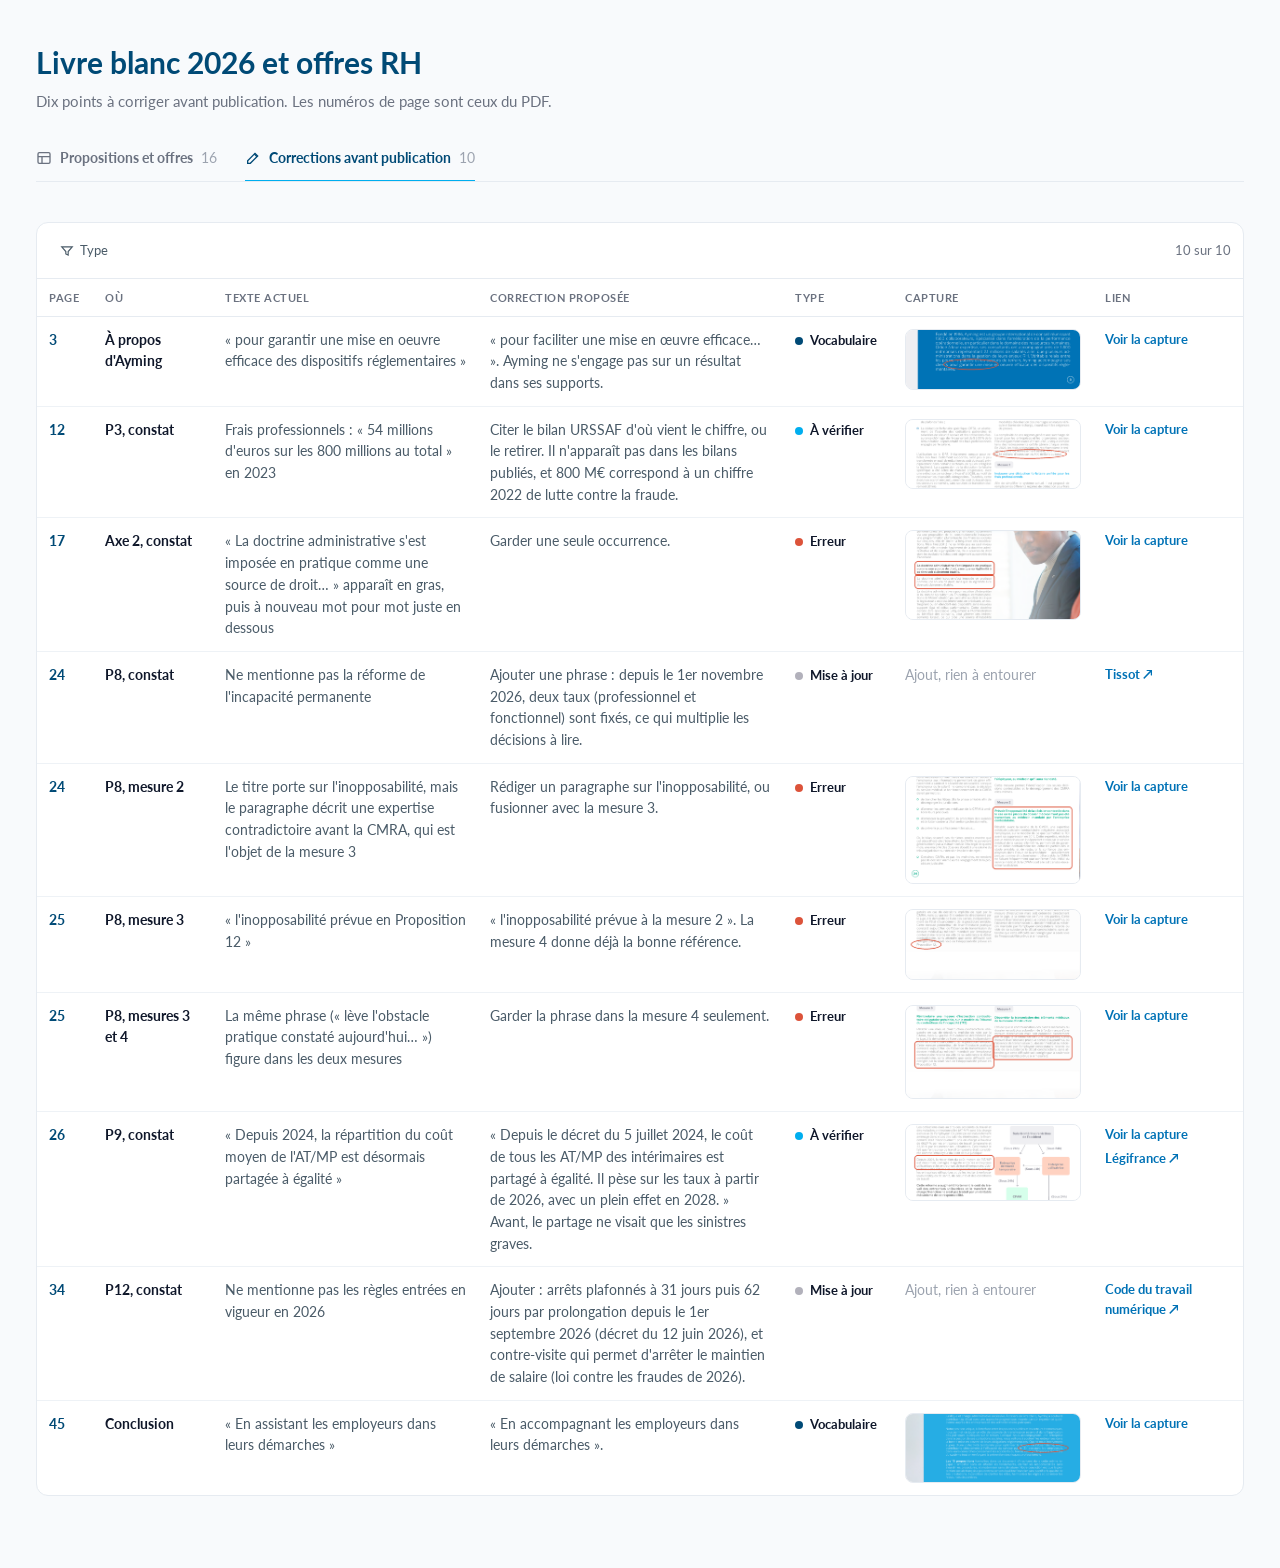
==== corrections.html @ 9db194d9 "Corrections page, capture viewer, richer priorities" ====
<!doctype html>
<html lang="fr">
<head>
<meta charset="utf-8">
<meta name="viewport" content="width=device-width, initial-scale=1">
<meta name="robots" content="noindex, nofollow, noarchive, nosnippet, noimageindex">
<title>Livre blanc 2026, corrections</title>
<link rel="preconnect" href="https://fonts.googleapis.com">
<link rel="preconnect" href="https://fonts.gstatic.com" crossorigin>
<link rel="stylesheet" href="https://fonts.googleapis.com/css2?family=Lato:wght@400;700;900&display=swap">
<link rel="stylesheet" href="style.css">
<style>
#fix col.c-p{width:56px} #fix col.c-w{width:120px} #fix col.c-cur{width:22%} #fix col.c-fix{width:auto} #fix col.c-t{width:110px} #fix col.c-img{width:200px} #fix col.c-src{width:150px}
.shot{display:block;width:100%;padding:0;border:1px solid var(--line);border-radius:8px;overflow:hidden;background:#fff;cursor:zoom-in;transition:border-color .15s ease-out}
.shot:hover{border-color:var(--accent)}
.shot img{display:block;width:100%;height:auto}
.links{display:grid;gap:4px;justify-items:start}
.links a,.links button{font:inherit;font-size:13px;font-weight:700;color:var(--mid);background:none;border:none;padding:0;cursor:pointer;text-decoration:none}
.links a:hover,.links button:hover{text-decoration:underline}

/* Modal viewer */
dialog.viewer{border:none;padding:0;border-radius:12px;background:var(--raised);box-shadow:0 10px 40px rgba(0,0,0,.18);width:min(1100px,calc(100vw - 32px));max-height:calc(100vh - 32px);overflow:hidden}
dialog.viewer::backdrop{background:rgba(15,23,42,.55)}
dialog.viewer[open]{display:grid;grid-template-rows:auto minmax(0,1fr) auto;animation:pop .16s ease-out}
@keyframes pop{from{opacity:0;transform:scale(.98)}to{opacity:1;transform:none}}
.v-head{display:flex;align-items:center;gap:12px;padding:12px 16px;border-bottom:1px solid var(--line)}
.v-head .t{display:grid;gap:1px;min-width:0}
.v-head .t b{color:var(--strong);font-size:14px}
.v-head .t span{color:var(--muted);font-size:13px}
.v-head .pos{margin-left:auto;font-size:13px;color:var(--muted);font-variant-numeric:tabular-nums}
.ibtn{display:inline-grid;place-items:center;width:32px;height:32px;border-radius:8px;border:1px solid transparent;background:none;color:var(--body);cursor:pointer}
.ibtn:hover{background:var(--hover)}
.ibtn:disabled{opacity:.4;cursor:default;background:none}
.ibtn svg{width:16px;height:16px;stroke:currentColor;fill:none;stroke-width:2}
.v-img{overflow:auto;background:var(--canvas);display:grid;place-items:start center}
.v-img img{display:block;max-width:100%;height:auto}
.v-foot{padding:12px 16px;border-top:1px solid var(--line);display:grid;gap:2px;font-size:13px;color:var(--body)}
.v-foot b{color:var(--strong)}
@media (max-width:960px){.shot{max-width:360px}}
</style>
</head>
<body>
<div class="wrap">

<header>
  <h1>Livre blanc 2026 et offres RH</h1>
  <p class="lead">Dix points à corriger avant publication. Les numéros de page sont ceux du PDF.</p>
  <nav class="tabs" aria-label="Pages">
    <a href="./"><svg viewBox="0 0 24 24" aria-hidden="true"><rect x="3" y="4" width="18" height="16" rx="2"/><path d="M3 10h18M9 10v10"/></svg>Propositions et offres <span class="c">16</span></a>
    <a href="corrections.html" aria-current="page"><svg viewBox="0 0 24 24" aria-hidden="true"><path d="M4 20h4L19 9l-4-4L4 16z"/><path d="M14 6l4 4"/></svg>Corrections avant publication <span class="c">10</span></a>
  </nav>
</header>

<section aria-label="Corrections">
  <div class="view">
    <div class="toolbar" role="toolbar" aria-label="Filtres des corrections">
      <span class="fbtn" id="fb-type"><svg viewBox="0 0 24 24" aria-hidden="true"><path d="M3 5h18l-7 8v6l-4-2v-4z"/></svg><span class="lbl">Type</span><select id="f-type" aria-label="Filtrer par type de correction"></select></span>
      <span class="spacer"></span>
      <span class="meta" id="count2"></span>
    </div>
    <table id="fix">
      <colgroup><col class="c-p"><col class="c-w"><col class="c-cur"><col class="c-fix"><col class="c-t"><col class="c-img"><col class="c-src"></colgroup>
      <thead><tr><th><span>Page</span></th><th><span>Où</span></th><th><span>Texte actuel</span></th><th><span>Correction proposée</span></th><th><span>Type</span></th><th><span>Capture</span></th><th><span>Lien</span></th></tr></thead>
      <tbody></tbody>
    </table>
  </div>
</section>
</div>

<dialog class="viewer" id="viewer" aria-labelledby="v-title">
  <div class="v-head">
    <div class="t"><b id="v-title"></b><span id="v-where"></span></div>
    <span class="pos" id="v-pos"></span>
    <button class="ibtn" id="v-prev" aria-label="Capture précédente"><svg viewBox="0 0 24 24"><path d="M15 6l-6 6 6 6"/></svg></button>
    <button class="ibtn" id="v-next" aria-label="Capture suivante"><svg viewBox="0 0 24 24"><path d="M9 6l6 6-6 6"/></svg></button>
    <button class="ibtn" id="v-close" aria-label="Fermer" autofocus><svg viewBox="0 0 24 24"><path d="M6 6l12 12M18 6 6 18"/></svg></button>
  </div>
  <div class="v-img"><img id="v-img" alt=""></div>
  <div class="v-foot"><span><b>Correction proposée.</b> <span id="v-fix"></span></span></div>
</dialog>

<script>
(function(){
  var TYPES={err:"Erreur",chk:"À vérifier",voc:"Vocabulaire",upd:"Mise à jour"};
  var TYPE_DOT={err:"d-none",chk:"d-part",voc:"d-prac",upd:"d-pol"};
  var fixes=[
    {p:3,where:"À propos d'Ayming",cur:"« pour garantir une mise en oeuvre efficace des dispositifs réglementaires »",fix:"« pour faciliter une mise en œuvre efficace… ». Ayming ne s'engage pas sur un résultat dans ses supports.",t:"voc",img:"p03-garantir"},
    {p:12,where:"P3, constat",cur:"Frais professionnels : « 54 millions d'euros sur les 800 millions au total » en 2023",fix:"Citer le bilan URSSAF d'où vient le chiffre, ou le retirer. Il n'apparaît pas dans les bilans publiés, et 800 M€ correspond à un chiffre 2022 de lutte contre la fraude.",t:"chk",img:"p12-chiffre"},
    {p:17,where:"Axe 2, constat",cur:"« La doctrine administrative s'est imposée en pratique comme une source de droit… » apparaît en gras, puis à nouveau mot pour mot juste en dessous",fix:"Garder une seule occurrence.",t:"err",img:"p17-doublon"},
    {p:24,where:"P8, constat",cur:"Ne mentionne pas la réforme de l'incapacité permanente",fix:"Ajouter une phrase : depuis le 1er novembre 2026, deux taux (professionnel et fonctionnel) sont fixés, ce qui multiplie les décisions à lire.",t:"upd",src:{label:"Tissot",url:"https://www.editions-tissot.fr/actualite/sante-securite/reforme-de-lindemnisation-de-lincapacite-permanente-at-mp-le-nouveau-regime-applicable-est-precise"}},
    {p:24,where:"P8, mesure 2",cur:"Le titre porte sur l'inopposabilité, mais le paragraphe décrit une expertise contradictoire avant la CMRA, qui est l'objet de la mesure 3",fix:"Rédiger un paragraphe sur l'inopposabilité, ou fusionner avec la mesure 3.",t:"err",img:"p24-mesure2"},
    {p:25,where:"P8, mesure 3",cur:"« l'inopposabilité prévue en Proposition 12 »",fix:"« l'inopposabilité prévue à la mesure 2 ». La mesure 4 donne déjà la bonne référence.",t:"err",img:"p25-renvoi"},
    {p:25,where:"P8, mesures 3 et 4",cur:"La même phrase (« lève l'obstacle pratique constaté aujourd'hui… ») figure dans les deux mesures",fix:"Garder la phrase dans la mesure 4 seulement.",t:"err",img:"p25-repetition"},
    {p:26,where:"P9, constat",cur:"« Depuis 2024, la répartition du coût moyen de l'AT/MP est désormais partagée à égalité »",fix:"« Depuis le décret du 5 juillet 2024, le coût de tous les AT/MP des intérimaires est partagé à égalité. Il pèse sur les taux à partir de 2026, avec un plein effet en 2028. » Avant, le partage ne visait que les sinistres graves.",t:"chk",img:"p26-depuis-2024",src:{label:"Légifrance",url:"https://www.legifrance.gouv.fr/jorf/id/JORFTEXT000049892022"}},
    {p:34,where:"P12, constat",cur:"Ne mentionne pas les règles entrées en vigueur en 2026",fix:"Ajouter : arrêts plafonnés à 31 jours puis 62 jours par prolongation depuis le 1er septembre 2026 (décret du 12 juin 2026), et contre-visite qui permet d'arrêter le maintien de salaire (loi contre les fraudes de 2026).",t:"upd",src:{label:"Code du travail numérique",url:"https://code.travail.gouv.fr/actualite/arret-maladie-quelle-est-la-duree-maximale-dun-arret-de-travail-a-partir-du-1er-septembre-2026"}},
    {p:45,where:"Conclusion",cur:"« En assistant les employeurs dans leurs démarches »",fix:"« En accompagnant les employeurs dans leurs démarches ».",t:"voc",img:"p45-assistant"}
  ];
  function esc(s){return String(s).replace(/[&<>"]/g,function(c){return{"&":"&amp;","<":"&lt;",">":"&gt;",'"':"&quot;"}[c];});}
  function count(f){return fixes.filter(f).length;}

  var ft=document.getElementById('f-type'), shown=[];
  ft.innerHTML='<option value="">Tous les types</option>'+Object.keys(TYPES).map(function(k){return '<option value="'+k+'">'+TYPES[k]+' ('+count(function(f){return f.t===k;})+')</option>';}).join('');
  function render(){
    var list=fixes.filter(function(f){return !ft.value||f.t===ft.value;});
    shown=list.filter(function(f){return f.img;});
    document.querySelector('#fix tbody').innerHTML=list.map(function(f){
      var i=fixes.indexOf(f);
      var img=f.img?'<button class="shot" data-i="'+i+'" aria-label="Agrandir la capture de la page '+f.p+'"><img src="captures/'+f.img+'.png" alt="Page '+f.p+' du livre blanc, passage entouré" loading="lazy"></button>':'<span class="dim">Ajout, rien à entourer</span>';
      var links=[];
      if(f.img)links.push('<button data-i="'+i+'">Voir la capture</button>');
      if(f.src)links.push('<a href="'+f.src.url+'" target="_blank" rel="noopener">'+esc(f.src.label)+' ↗</a>');
      return '<tr><td class="n">'+f.p+'</td><td class="prop">'+esc(f.where)+'</td><td data-l="Texte actuel">'+esc(f.cur)+'</td><td data-l="Correction proposée">'+esc(f.fix)+'</td><td data-l="Type"><span class="status"><span class="dot '+TYPE_DOT[f.t]+'"></span>'+TYPES[f.t]+'</span></td><td data-l="Capture">'+img+'</td><td data-l="Lien"><div class="links">'+(links.join('')||'<span class="dim">·</span>')+'</div></td></tr>';
    }).join('');
    document.getElementById('count2').textContent=list.length+' sur '+fixes.length;
    var b=document.getElementById('fb-type');b.classList.toggle('on',!!ft.value);b.querySelector('.lbl').textContent=ft.value?TYPES[ft.value]:'Type';
  }
  ft.addEventListener('change',render);
  render();

  // Viewer
  var dlg=document.getElementById('viewer'),cur=0;
  function show(k){
    cur=k;var f=shown[k];
    document.getElementById('v-img').src='captures/'+f.img+'.png';
    document.getElementById('v-img').alt='Page '+f.p+' du livre blanc, passage entouré';
    document.getElementById('v-title').textContent='Page '+f.p+' · '+TYPES[f.t];
    document.getElementById('v-where').textContent=f.where;
    document.getElementById('v-fix').textContent=f.fix;
    document.getElementById('v-pos').textContent=(k+1)+' sur '+shown.length;
    document.getElementById('v-prev').disabled=k===0;
    document.getElementById('v-next').disabled=k===shown.length-1;
  }
  document.querySelector('#fix tbody').addEventListener('click',function(e){
    var t=e.target.closest('[data-i]');if(!t)return;
    var f=fixes[Number(t.dataset.i)];var k=shown.indexOf(f);if(k<0)return;
    show(k);if(!dlg.open)dlg.showModal();
  });
  document.getElementById('v-prev').addEventListener('click',function(){if(cur>0)show(cur-1);});
  document.getElementById('v-next').addEventListener('click',function(){if(cur<shown.length-1)show(cur+1);});
  document.getElementById('v-close').addEventListener('click',function(){dlg.close();});
  dlg.addEventListener('click',function(e){if(e.target===dlg)dlg.close();});
  dlg.addEventListener('keydown',function(e){if(e.key==='ArrowLeft'&&cur>0)show(cur-1);if(e.key==='ArrowRight'&&cur<shown.length-1)show(cur+1);});
})();
</script>
</body>
</html>
---- style.css ----
/* Ayming tokens (DESIGN.md) on the interface-design system: flat surfaces, hairlines, one accent. */
:root{
  --accent:#00AEEF; --navy:#004A76; --mid:#0072B6;
  --strong:#0f172a; --body:#4A5B68; --muted:#6b7280; --faint:#9ca3af;
  --canvas:#f8fafc; --raised:#ffffff; --line:#e6ebf1; --line-soft:#eef2f6; --hover:#f4f8fb;
  --tint:rgba(0,174,239,0.10);
  --ok:#00B08B; --none:#DC533A; --part:#00AEEF; --prac:#004A76; --pol:#B2B1BB;
  --font:'Lato',sans-serif;
  color-scheme:light;
}
*{box-sizing:border-box}
html,body{margin:0}
body{background:var(--canvas);color:var(--strong);font-family:var(--font);font-size:14px;line-height:1.55;-webkit-font-smoothing:antialiased}
.wrap{max-width:1240px;margin:0 auto;padding:44px max(16px,env(safe-area-inset-right,0px)) 72px max(16px,env(safe-area-inset-left,0px));display:grid;gap:40px}
h1{font-size:30px;line-height:1.25;font-weight:700;color:var(--navy);margin:0 0 8px;text-wrap:balance}
h2{font-size:20px;line-height:1.3;font-weight:700;color:var(--navy);margin:0;text-wrap:balance}
h3{font-size:16px;line-height:1.35;font-weight:700;color:var(--strong);margin:0}
p{margin:0}
a{color:var(--mid)}
.lead{font-size:15px;color:var(--muted);max-width:820px}
section{display:grid;gap:16px;min-width:0}

/* Page tabs: underlined, with an icon and a count */
.tabs{display:flex;gap:28px;border-bottom:1px solid var(--line);margin-top:24px;overflow:hidden}
.tabs a{display:inline-flex;align-items:center;gap:8px;padding:10px 0 12px;font-size:14px;font-weight:700;color:var(--muted);text-decoration:none;border-bottom:2px solid transparent;margin-bottom:-1px}
.tabs a:hover{color:var(--strong)}
.tabs a[aria-current="page"]{color:var(--navy);border-bottom-color:var(--accent)}
.tabs svg{width:16px;height:16px;stroke:currentColor;fill:none;stroke-width:2}
.tabs .c{font-weight:400;color:var(--faint);font-variant-numeric:tabular-nums}

.dot{display:inline-block;width:8px;height:8px;border-radius:50%;margin-right:7px;vertical-align:1px;flex:none}
.d-ok{background:var(--ok)} .d-part{background:var(--part)} .d-prac{background:var(--prac)} .d-none{background:var(--none)} .d-pol{background:var(--pol)}
.status{display:inline-flex;align-items:baseline;color:var(--strong);font-weight:700;font-size:13px}

/* View: toolbar + table, flat with hairlines */
.view{background:var(--raised);border:1px solid var(--line);border-radius:12px;min-width:0}
.toolbar{display:flex;flex-wrap:wrap;align-items:center;gap:6px;padding:10px 12px;border-bottom:1px solid var(--line)}
.search{position:relative;flex:1 1 220px;max-width:280px}
.search svg{position:absolute;left:10px;top:50%;transform:translateY(-50%);width:14px;height:14px;stroke:var(--faint);fill:none;stroke-width:2;pointer-events:none}
.search input{width:100%;font:inherit;font-size:13px;padding:6px 10px 6px 30px;border:1px solid var(--line);border-radius:8px;background:var(--raised);color:var(--strong)}
.search input:focus{outline:none;border-color:var(--accent);box-shadow:0 0 0 2px var(--tint)}
.fbtn{position:relative;display:inline-flex;align-items:center;gap:6px;font-size:13px;color:var(--body);border-radius:8px;padding:6px 10px;cursor:pointer;border:1px solid transparent}
.fbtn:hover{background:var(--hover)}
.fbtn.on{background:var(--tint);color:var(--navy);font-weight:700}
.fbtn svg{width:14px;height:14px;stroke:currentColor;fill:none;stroke-width:2;flex:none}
.fbtn select{position:absolute;inset:0;opacity:0;cursor:pointer;font:inherit;width:100%}
.fbtn:focus-within{box-shadow:0 0 0 2px var(--accent)}
.spacer{flex:1}
.meta{font-size:13px;color:var(--muted);font-variant-numeric:tabular-nums}
.clear{font:inherit;font-size:13px;color:var(--mid);background:none;border:none;cursor:pointer;padding:6px 4px;font-weight:700;visibility:hidden}
.clear.show{visibility:visible}
.clear:focus-visible,th button:focus-visible,a:focus-visible,button:focus-visible{outline:2px solid var(--accent);outline-offset:2px;border-radius:4px}

table{border-collapse:collapse;width:100%;table-layout:fixed}
thead th{text-align:left;padding:0;font-size:11px;font-weight:700;letter-spacing:.5px;text-transform:uppercase;color:var(--muted);border-bottom:1px solid var(--line)}
thead th > span,thead th > button{display:flex;align-items:center;gap:4px;padding:10px 12px;font:inherit;letter-spacing:inherit;text-transform:inherit;color:inherit;background:none;border:none;width:100%;text-align:left}
thead th > button{cursor:pointer}
thead th > button:hover{color:var(--navy)}
th .arrow{font-size:9px;opacity:.3}
th[aria-sort] .arrow{opacity:1;color:var(--accent)}
tbody td{padding:12px;border-bottom:1px solid var(--line-soft);vertical-align:top;color:var(--body);overflow-wrap:anywhere}
tbody tr:last-child td{border-bottom:none}
tbody tr:not(.group):hover td{background:var(--hover)}
.n{font-weight:700;color:var(--navy);font-variant-numeric:tabular-nums}
.prop{color:var(--strong);font-weight:700}
tr.group td{padding:18px 12px 8px;font-size:11px;font-weight:700;letter-spacing:.5px;text-transform:uppercase;color:var(--navy);border-bottom:1px solid var(--line)}
tr.group td span{color:var(--faint);font-weight:400;letter-spacing:0;text-transform:none;font-size:12px;margin-left:8px}
tr.group:hover td{background:none}
.empty td{text-align:center;color:var(--muted);padding:28px}
ul.offers{margin:0;padding-left:16px;text-align:left}
.kind{display:block;font-size:12px;font-weight:700;color:var(--mid);margin-bottom:2px}
.dim{color:var(--faint)}
.prio{font-weight:700;font-variant-numeric:tabular-nums;color:var(--faint)}
.prio.hi{color:var(--navy)}
.foot{font-size:12px;color:var(--muted);max-width:940px}

/* Narrow screens: rows become stacked blocks, never a side scroll */
@media (max-width:960px){
  table,thead,tbody,tr,td{display:block;width:100%}
  thead{display:none}
  tbody tr:not(.group){padding:12px;border-bottom:1px solid var(--line)}
  tbody td{border:none;padding:3px 0}
  tbody td[data-l]::before{content:attr(data-l);display:block;font-size:11px;font-weight:700;letter-spacing:.5px;text-transform:uppercase;color:var(--faint);margin-top:6px}
  tbody td.n{font-size:16px}
  td.nil{display:none}
}
@media (prefers-reduced-motion:reduce){*{transition:none!important;animation:none!important}}
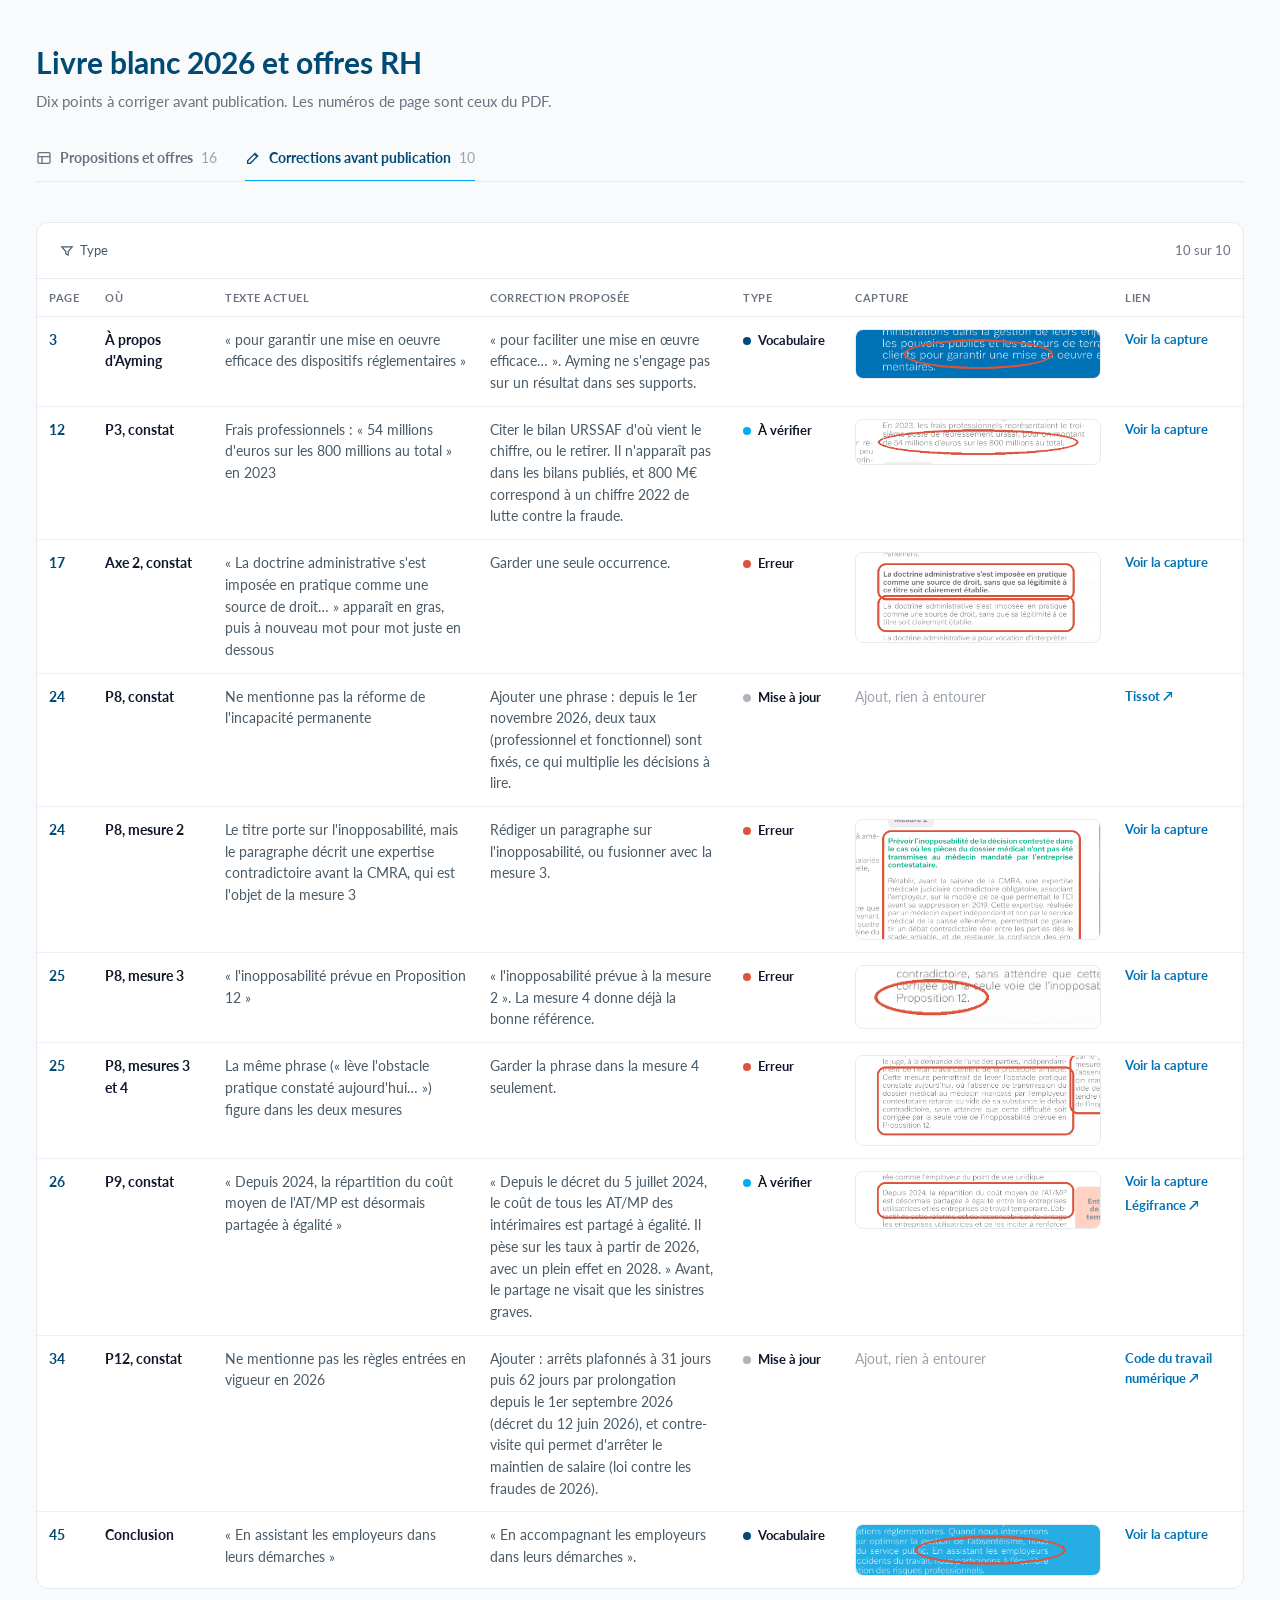
==== commit 639205b0: "Tight thumbnails of each circled passage" ====
--- a/corrections.html
+++ b/corrections.html
@@ -10,7 +10,7 @@
 <link rel="stylesheet" href="https://fonts.googleapis.com/css2?family=Lato:wght@400;700;900&display=swap">
 <link rel="stylesheet" href="style.css">
 <style>
-#fix col.c-p{width:56px} #fix col.c-w{width:120px} #fix col.c-cur{width:22%} #fix col.c-fix{width:auto} #fix col.c-t{width:110px} #fix col.c-img{width:200px} #fix col.c-src{width:150px}
+#fix col.c-p{width:56px} #fix col.c-w{width:120px} #fix col.c-cur{width:22%} #fix col.c-fix{width:auto} #fix col.c-t{width:112px} #fix col.c-img{width:270px} #fix col.c-src{width:130px}
 .shot{display:block;width:100%;padding:0;border:1px solid var(--line);border-radius:8px;overflow:hidden;background:#fff;cursor:zoom-in;transition:border-color .15s ease-out}
 .shot:hover{border-color:var(--accent)}
 .shot img{display:block;width:100%;height:auto}
@@ -105,7 +105,7 @@
     shown=list.filter(function(f){return f.img;});
     document.querySelector('#fix tbody').innerHTML=list.map(function(f){
       var i=fixes.indexOf(f);
-      var img=f.img?'<button class="shot" data-i="'+i+'" aria-label="Agrandir la capture de la page '+f.p+'"><img src="captures/'+f.img+'.png" alt="Page '+f.p+' du livre blanc, passage entouré" loading="lazy"></button>':'<span class="dim">Ajout, rien à entourer</span>';
+      var img=f.img?'<button class="shot" data-i="'+i+'" aria-label="Agrandir la capture de la page '+f.p+'"><img src="captures/'+f.img+'-thumb.png" alt="Page '+f.p+' du livre blanc, passage entouré" loading="lazy"></button>':'<span class="dim">Ajout, rien à entourer</span>';
       var links=[];
       if(f.img)links.push('<button data-i="'+i+'">Voir la capture</button>');
       if(f.src)links.push('<a href="'+f.src.url+'" target="_blank" rel="noopener">'+esc(f.src.label)+' ↗</a>');
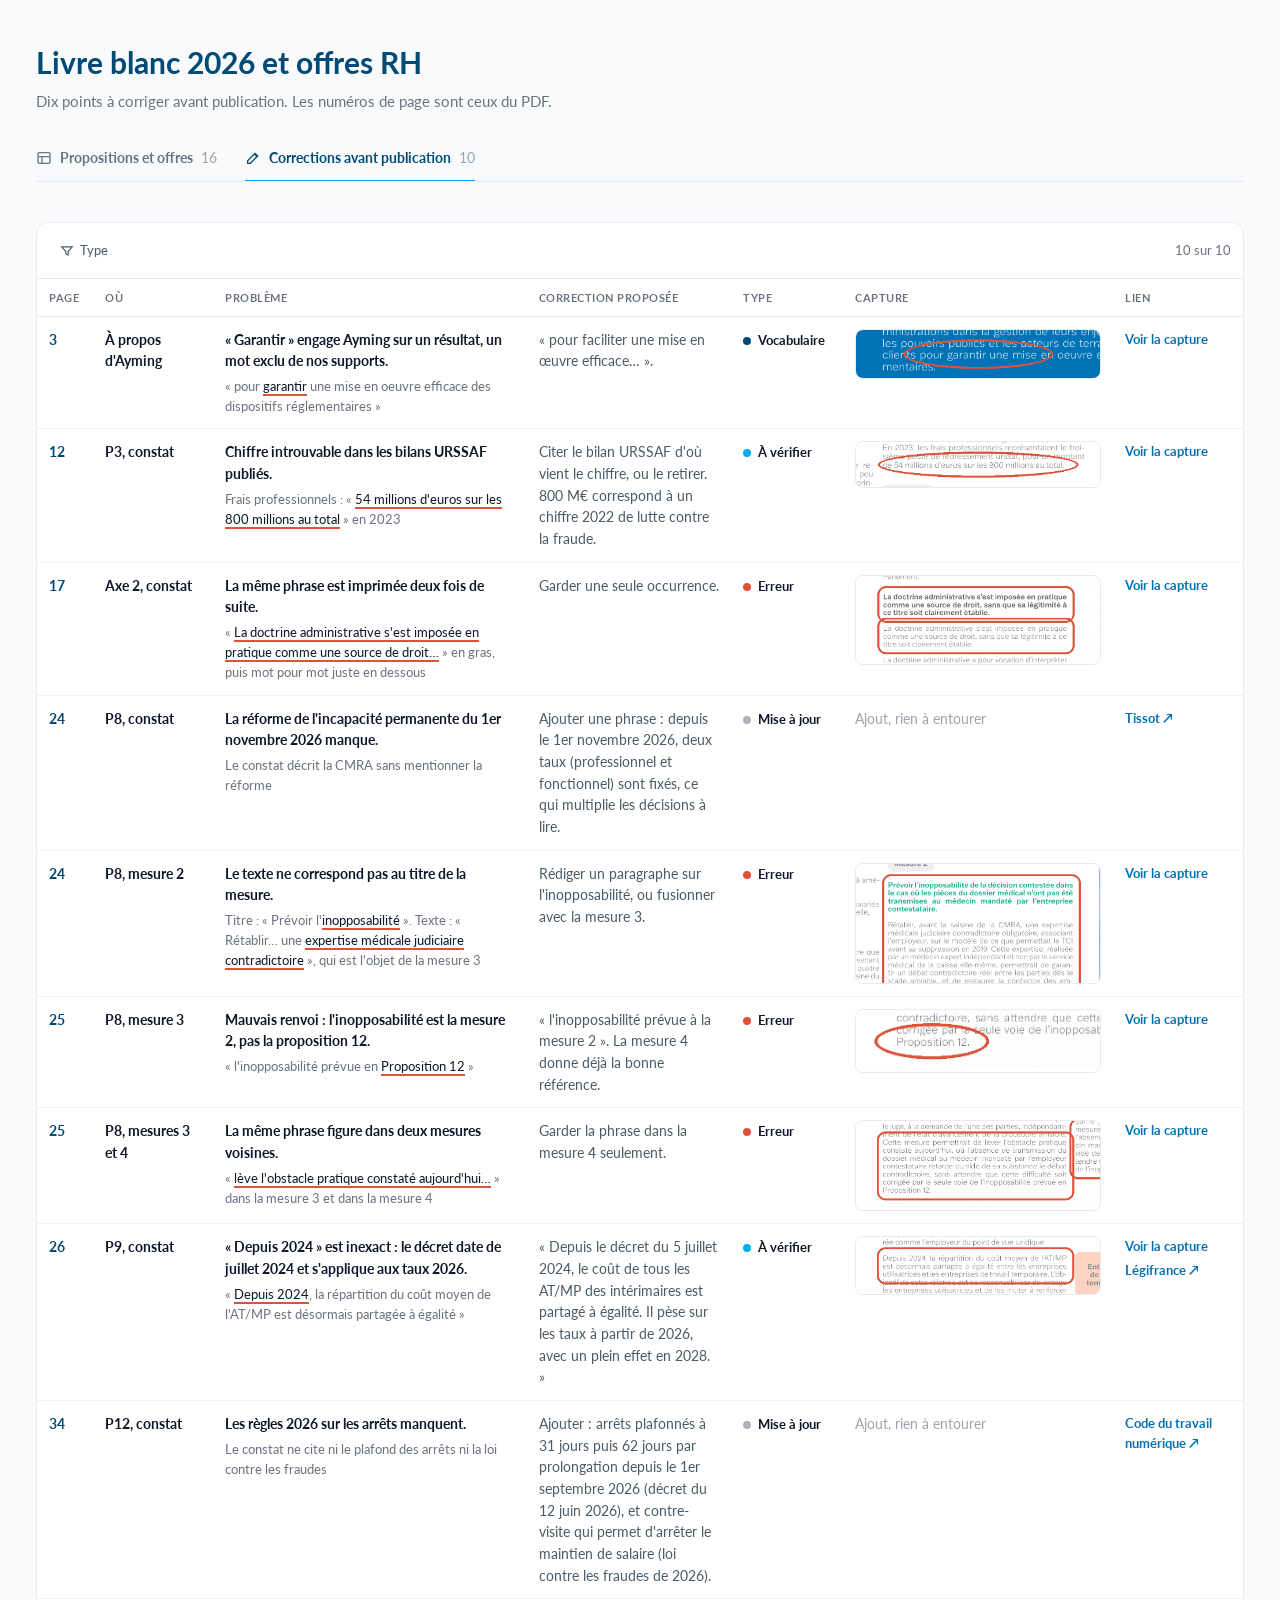
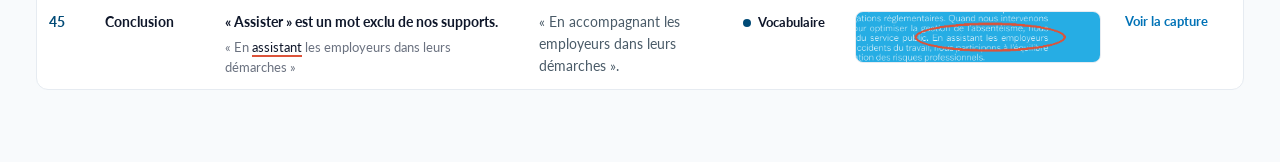
==== commit 5a7455a6: "Each correction states its problem" ====
--- a/corrections.html
+++ b/corrections.html
@@ -10,10 +10,13 @@
 <link rel="stylesheet" href="https://fonts.googleapis.com/css2?family=Lato:wght@400;700;900&display=swap">
 <link rel="stylesheet" href="style.css">
 <style>
-#fix col.c-p{width:56px} #fix col.c-w{width:120px} #fix col.c-cur{width:22%} #fix col.c-fix{width:auto} #fix col.c-t{width:112px} #fix col.c-img{width:270px} #fix col.c-src{width:130px}
+#fix col.c-p{width:56px} #fix col.c-w{width:120px} #fix col.c-cur{width:26%} #fix col.c-fix{width:auto} #fix col.c-t{width:112px} #fix col.c-img{width:270px} #fix col.c-src{width:130px}
 .shot{display:block;width:100%;padding:0;border:1px solid var(--line);border-radius:8px;overflow:hidden;background:#fff;cursor:zoom-in;transition:border-color .15s ease-out}
 .shot:hover{border-color:var(--accent)}
 .shot img{display:block;width:100%;height:auto}
+.issue{display:block;color:var(--strong);font-weight:700;margin-bottom:4px}
+.cur{display:block;color:var(--muted);font-size:13px}
+.hit{color:var(--strong);text-decoration:underline;text-decoration-color:var(--none);text-decoration-thickness:2px;text-underline-offset:3px}
 .links{display:grid;gap:4px;justify-items:start}
 .links a,.links button{font:inherit;font-size:13px;font-weight:700;color:var(--mid);background:none;border:none;padding:0;cursor:pointer;text-decoration:none}
 .links a:hover,.links button:hover{text-decoration:underline}
@@ -60,7 +63,7 @@
     </div>
     <table id="fix">
       <colgroup><col class="c-p"><col class="c-w"><col class="c-cur"><col class="c-fix"><col class="c-t"><col class="c-img"><col class="c-src"></colgroup>
-      <thead><tr><th><span>Page</span></th><th><span>Où</span></th><th><span>Texte actuel</span></th><th><span>Correction proposée</span></th><th><span>Type</span></th><th><span>Capture</span></th><th><span>Lien</span></th></tr></thead>
+      <thead><tr><th><span>Page</span></th><th><span>Où</span></th><th><span>Problème</span></th><th><span>Correction proposée</span></th><th><span>Type</span></th><th><span>Capture</span></th><th><span>Lien</span></th></tr></thead>
       <tbody></tbody>
     </table>
   </div>
@@ -76,7 +79,7 @@
     <button class="ibtn" id="v-close" aria-label="Fermer" autofocus><svg viewBox="0 0 24 24"><path d="M6 6l12 12M18 6 6 18"/></svg></button>
   </div>
   <div class="v-img"><img id="v-img" alt=""></div>
-  <div class="v-foot"><span><b>Correction proposée.</b> <span id="v-fix"></span></span></div>
+  <div class="v-foot"><span><b>Problème.</b> <span id="v-issue"></span></span><span><b>Correction proposée.</b> <span id="v-fix"></span></span></div>
 </dialog>
 
 <script>
@@ -84,18 +87,19 @@
   var TYPES={err:"Erreur",chk:"À vérifier",voc:"Vocabulaire",upd:"Mise à jour"};
   var TYPE_DOT={err:"d-none",chk:"d-part",voc:"d-prac",upd:"d-pol"};
   var fixes=[
-    {p:3,where:"À propos d'Ayming",cur:"« pour garantir une mise en oeuvre efficace des dispositifs réglementaires »",fix:"« pour faciliter une mise en œuvre efficace… ». Ayming ne s'engage pas sur un résultat dans ses supports.",t:"voc",img:"p03-garantir"},
-    {p:12,where:"P3, constat",cur:"Frais professionnels : « 54 millions d'euros sur les 800 millions au total » en 2023",fix:"Citer le bilan URSSAF d'où vient le chiffre, ou le retirer. Il n'apparaît pas dans les bilans publiés, et 800 M€ correspond à un chiffre 2022 de lutte contre la fraude.",t:"chk",img:"p12-chiffre"},
-    {p:17,where:"Axe 2, constat",cur:"« La doctrine administrative s'est imposée en pratique comme une source de droit… » apparaît en gras, puis à nouveau mot pour mot juste en dessous",fix:"Garder une seule occurrence.",t:"err",img:"p17-doublon"},
-    {p:24,where:"P8, constat",cur:"Ne mentionne pas la réforme de l'incapacité permanente",fix:"Ajouter une phrase : depuis le 1er novembre 2026, deux taux (professionnel et fonctionnel) sont fixés, ce qui multiplie les décisions à lire.",t:"upd",src:{label:"Tissot",url:"https://www.editions-tissot.fr/actualite/sante-securite/reforme-de-lindemnisation-de-lincapacite-permanente-at-mp-le-nouveau-regime-applicable-est-precise"}},
-    {p:24,where:"P8, mesure 2",cur:"Le titre porte sur l'inopposabilité, mais le paragraphe décrit une expertise contradictoire avant la CMRA, qui est l'objet de la mesure 3",fix:"Rédiger un paragraphe sur l'inopposabilité, ou fusionner avec la mesure 3.",t:"err",img:"p24-mesure2"},
-    {p:25,where:"P8, mesure 3",cur:"« l'inopposabilité prévue en Proposition 12 »",fix:"« l'inopposabilité prévue à la mesure 2 ». La mesure 4 donne déjà la bonne référence.",t:"err",img:"p25-renvoi"},
-    {p:25,where:"P8, mesures 3 et 4",cur:"La même phrase (« lève l'obstacle pratique constaté aujourd'hui… ») figure dans les deux mesures",fix:"Garder la phrase dans la mesure 4 seulement.",t:"err",img:"p25-repetition"},
-    {p:26,where:"P9, constat",cur:"« Depuis 2024, la répartition du coût moyen de l'AT/MP est désormais partagée à égalité »",fix:"« Depuis le décret du 5 juillet 2024, le coût de tous les AT/MP des intérimaires est partagé à égalité. Il pèse sur les taux à partir de 2026, avec un plein effet en 2028. » Avant, le partage ne visait que les sinistres graves.",t:"chk",img:"p26-depuis-2024",src:{label:"Légifrance",url:"https://www.legifrance.gouv.fr/jorf/id/JORFTEXT000049892022"}},
-    {p:34,where:"P12, constat",cur:"Ne mentionne pas les règles entrées en vigueur en 2026",fix:"Ajouter : arrêts plafonnés à 31 jours puis 62 jours par prolongation depuis le 1er septembre 2026 (décret du 12 juin 2026), et contre-visite qui permet d'arrêter le maintien de salaire (loi contre les fraudes de 2026).",t:"upd",src:{label:"Code du travail numérique",url:"https://code.travail.gouv.fr/actualite/arret-maladie-quelle-est-la-duree-maximale-dun-arret-de-travail-a-partir-du-1er-septembre-2026"}},
-    {p:45,where:"Conclusion",cur:"« En assistant les employeurs dans leurs démarches »",fix:"« En accompagnant les employeurs dans leurs démarches ».",t:"voc",img:"p45-assistant"}
+    {p:3,where:"À propos d'Ayming",issue:"« Garantir » engage Ayming sur un résultat, un mot exclu de nos supports.",cur:"« pour [[garantir]] une mise en oeuvre efficace des dispositifs réglementaires »",fix:"« pour faciliter une mise en œuvre efficace… ».",t:"voc",img:"p03-garantir"},
+    {p:12,where:"P3, constat",issue:"Chiffre introuvable dans les bilans URSSAF publiés.",cur:"Frais professionnels : « [[54 millions d'euros sur les 800 millions au total]] » en 2023",fix:"Citer le bilan URSSAF d'où vient le chiffre, ou le retirer. 800 M€ correspond à un chiffre 2022 de lutte contre la fraude.",t:"chk",img:"p12-chiffre"},
+    {p:17,where:"Axe 2, constat",issue:"La même phrase est imprimée deux fois de suite.",cur:"« [[La doctrine administrative s'est imposée en pratique comme une source de droit…]] » en gras, puis mot pour mot juste en dessous",fix:"Garder une seule occurrence.",t:"err",img:"p17-doublon"},
+    {p:24,where:"P8, constat",issue:"La réforme de l'incapacité permanente du 1er novembre 2026 manque.",cur:"Le constat décrit la CMRA sans mentionner la réforme",fix:"Ajouter une phrase : depuis le 1er novembre 2026, deux taux (professionnel et fonctionnel) sont fixés, ce qui multiplie les décisions à lire.",t:"upd",src:{label:"Tissot",url:"https://www.editions-tissot.fr/actualite/sante-securite/reforme-de-lindemnisation-de-lincapacite-permanente-at-mp-le-nouveau-regime-applicable-est-precise"}},
+    {p:24,where:"P8, mesure 2",issue:"Le texte ne correspond pas au titre de la mesure.",cur:"Titre : « Prévoir l'[[inopposabilité]] ». Texte : « Rétablir… une [[expertise médicale judiciaire contradictoire]] », qui est l'objet de la mesure 3",fix:"Rédiger un paragraphe sur l'inopposabilité, ou fusionner avec la mesure 3.",t:"err",img:"p24-mesure2"},
+    {p:25,where:"P8, mesure 3",issue:"Mauvais renvoi : l'inopposabilité est la mesure 2, pas la proposition 12.",cur:"« l'inopposabilité prévue en [[Proposition 12]] »",fix:"« l'inopposabilité prévue à la mesure 2 ». La mesure 4 donne déjà la bonne référence.",t:"err",img:"p25-renvoi"},
+    {p:25,where:"P8, mesures 3 et 4",issue:"La même phrase figure dans deux mesures voisines.",cur:"« [[lève l'obstacle pratique constaté aujourd'hui…]] » dans la mesure 3 et dans la mesure 4",fix:"Garder la phrase dans la mesure 4 seulement.",t:"err",img:"p25-repetition"},
+    {p:26,where:"P9, constat",issue:"« Depuis 2024 » est inexact : le décret date de juillet 2024 et s'applique aux taux 2026.",cur:"« [[Depuis 2024]], la répartition du coût moyen de l'AT/MP est désormais partagée à égalité »",fix:"« Depuis le décret du 5 juillet 2024, le coût de tous les AT/MP des intérimaires est partagé à égalité. Il pèse sur les taux à partir de 2026, avec un plein effet en 2028. »",t:"chk",img:"p26-depuis-2024",src:{label:"Légifrance",url:"https://www.legifrance.gouv.fr/jorf/id/JORFTEXT000049892022"}},
+    {p:34,where:"P12, constat",issue:"Les règles 2026 sur les arrêts manquent.",cur:"Le constat ne cite ni le plafond des arrêts ni la loi contre les fraudes",fix:"Ajouter : arrêts plafonnés à 31 jours puis 62 jours par prolongation depuis le 1er septembre 2026 (décret du 12 juin 2026), et contre-visite qui permet d'arrêter le maintien de salaire (loi contre les fraudes de 2026).",t:"upd",src:{label:"Code du travail numérique",url:"https://code.travail.gouv.fr/actualite/arret-maladie-quelle-est-la-duree-maximale-dun-arret-de-travail-a-partir-du-1er-septembre-2026"}},
+    {p:45,where:"Conclusion",issue:"« Assister » est un mot exclu de nos supports.",cur:"« En [[assistant]] les employeurs dans leurs démarches »",fix:"« En accompagnant les employeurs dans leurs démarches ».",t:"voc",img:"p45-assistant"}
   ];
   function esc(s){return String(s).replace(/[&<>"]/g,function(c){return{"&":"&amp;","<":"&lt;",">":"&gt;",'"':"&quot;"}[c];});}
+  function hl(s){return esc(s).replace(/\[\[(.+?)\]\]/g,'<span class="hit">$1</span>');}
   function count(f){return fixes.filter(f).length;}
 
   var ft=document.getElementById('f-type'), shown=[];
@@ -109,7 +113,7 @@
       var links=[];
       if(f.img)links.push('<button data-i="'+i+'">Voir la capture</button>');
       if(f.src)links.push('<a href="'+f.src.url+'" target="_blank" rel="noopener">'+esc(f.src.label)+' ↗</a>');
-      return '<tr><td class="n">'+f.p+'</td><td class="prop">'+esc(f.where)+'</td><td data-l="Texte actuel">'+esc(f.cur)+'</td><td data-l="Correction proposée">'+esc(f.fix)+'</td><td data-l="Type"><span class="status"><span class="dot '+TYPE_DOT[f.t]+'"></span>'+TYPES[f.t]+'</span></td><td data-l="Capture">'+img+'</td><td data-l="Lien"><div class="links">'+(links.join('')||'<span class="dim">·</span>')+'</div></td></tr>';
+      return '<tr><td class="n">'+f.p+'</td><td class="prop">'+esc(f.where)+'</td><td data-l="Problème"><b class="issue">'+esc(f.issue)+'</b><span class="cur">'+hl(f.cur)+'</span></td><td data-l="Correction proposée">'+esc(f.fix)+'</td><td data-l="Type"><span class="status"><span class="dot '+TYPE_DOT[f.t]+'"></span>'+TYPES[f.t]+'</span></td><td data-l="Capture">'+img+'</td><td data-l="Lien"><div class="links">'+(links.join('')||'<span class="dim">·</span>')+'</div></td></tr>';
     }).join('');
     document.getElementById('count2').textContent=list.length+' sur '+fixes.length;
     var b=document.getElementById('fb-type');b.classList.toggle('on',!!ft.value);b.querySelector('.lbl').textContent=ft.value?TYPES[ft.value]:'Type';
@@ -126,6 +130,7 @@
     document.getElementById('v-title').textContent='Page '+f.p+' · '+TYPES[f.t];
     document.getElementById('v-where').textContent=f.where;
     document.getElementById('v-fix').textContent=f.fix;
+    document.getElementById('v-issue').textContent=f.issue;
     document.getElementById('v-pos').textContent=(k+1)+' sur '+shown.length;
     document.getElementById('v-prev').disabled=k===0;
     document.getElementById('v-next').disabled=k===shown.length-1;
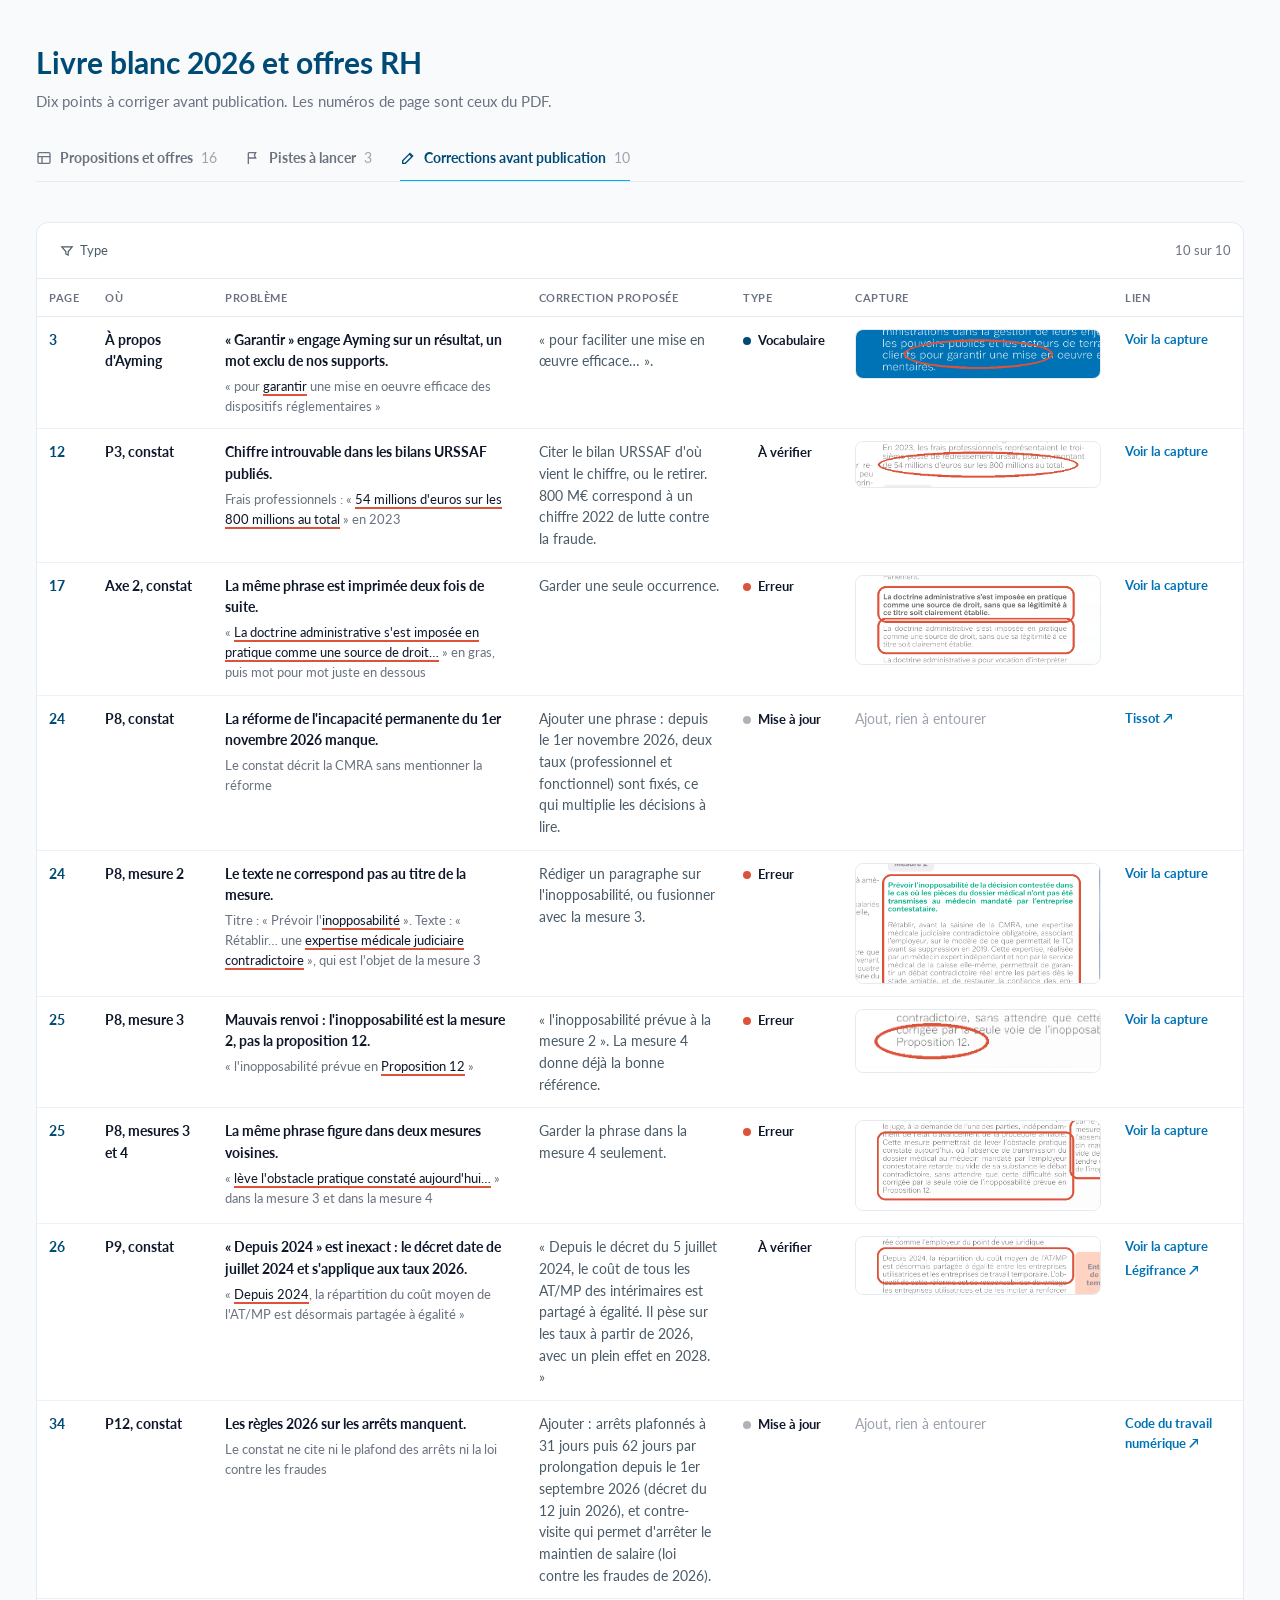
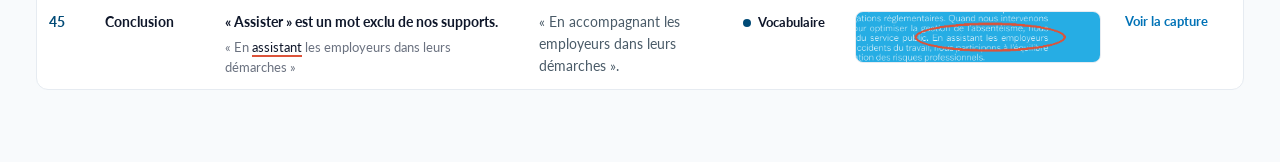
==== commit b0756768: "Pistes get their own tab, and the table uses five statuses." ====
--- a/corrections.html
+++ b/corrections.html
@@ -50,6 +50,7 @@
   <p class="lead">Dix points à corriger avant publication. Les numéros de page sont ceux du PDF.</p>
   <nav class="tabs" aria-label="Pages">
     <a href="./"><svg viewBox="0 0 24 24" aria-hidden="true"><rect x="3" y="4" width="18" height="16" rx="2"/><path d="M3 10h18M9 10v10"/></svg>Propositions et offres <span class="c">16</span></a>
+    <a href="pistes.html"><svg viewBox="0 0 24 24" aria-hidden="true"><path d="M5 21V4"/><path d="M5 4h11l-2 4 2 4H5"/></svg>Pistes à lancer <span class="c">3</span></a>
     <a href="corrections.html" aria-current="page"><svg viewBox="0 0 24 24" aria-hidden="true"><path d="M4 20h4L19 9l-4-4L4 16z"/><path d="M14 6l4 4"/></svg>Corrections avant publication <span class="c">10</span></a>
   </nav>
 </header>
--- a/style.css
+++ b/style.css
@@ -29,7 +29,7 @@
 .tabs .c{font-weight:400;color:var(--faint);font-variant-numeric:tabular-nums}
 
 .dot{display:inline-block;width:8px;height:8px;border-radius:50%;margin-right:7px;vertical-align:1px;flex:none}
-.d-ok{background:var(--ok)} .d-part{background:var(--part)} .d-prac{background:var(--prac)} .d-none{background:var(--none)} .d-pol{background:var(--pol)}
+.d-ok{background:var(--ok)} .d-addon{background:var(--part)} .d-new{background:var(--none)} .d-prac{background:var(--prac)} .d-none{background:var(--none)} .d-pol{background:var(--pol)}
 .status{display:inline-flex;align-items:baseline;color:var(--strong);font-weight:700;font-size:13px}
 
 /* View: toolbar + table, flat with hairlines */
